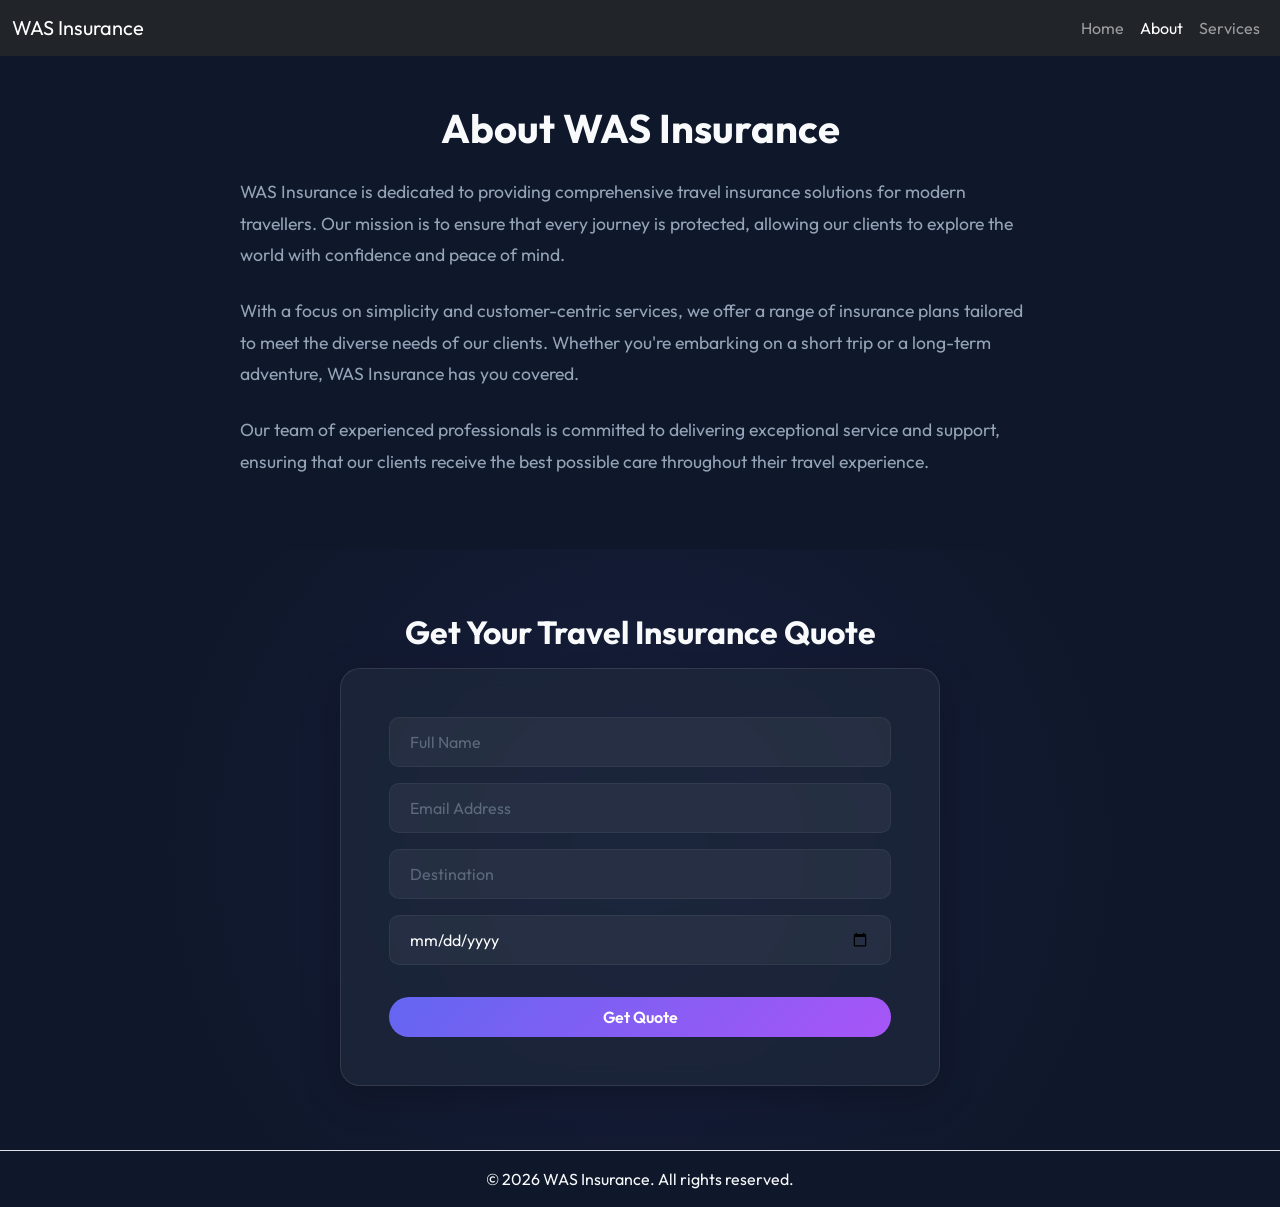
==== page2.html @ 66760161 "feat:frontend assesment" ====
<!DOCTYPE html>
<html lang="en">
<head>
    <meta charset="UTF-8">
    <meta name="viewport" content="width=device-width, initial-scale=1.0">
    <meta name="description" content="Learn more about WAS Insurance, our mission, and our dedication to providing comprehensive travel insurance for modern travellers.">
    <meta name="keywords" content="about was insurance, travel insurance company, insurance mission, traveller protection">
    <title>About - WAS Insurance</title>

    <!-- Bootstrap CSS -->
    <link href="https://cdn.jsdelivr.net/npm/bootstrap@5.3.2/dist/css/bootstrap.min.css" rel="stylesheet">

    <!-- Custom CSS -->
    <link rel="stylesheet" href="css/page2.css" />
</head>
<body>
   <!----Navbar---->
    <nav class = "navbar navbar-expand-lg navbar-dark bg-dark">
        <div class="container-fluid">
            <a class="navbar-brand" href="#">WAS Insurance</a>
            <button class="navbar-toggler" type="button" data-bs-toggle="collapse" data-bs-target="#navbarNav" aria-controls="navbarNav" aria-expanded="false" aria-label="Toggle navigation">
                <span class="navbar-toggler-icon"></span>
            </button>
            <div class="collapse navbar-collapse" id="navbarNav">
                <ul class="navbar-nav ms-auto">
                    <li class="nav-item">
                        <a class="nav-link" href="index.html">Home</a>
                    </li>
                    <li class="nav-item">
                        <a class="nav-link active" aria-current="page" href="page2.html">About</a>
                    </li>
                    <li class="nav-item">
                        <a class="nav-link" href="page3.html">Services</a>
                    </li>
                </ul>
            </div>
        </div>
    </nav>


    <!------About Section------>
    <main>
    <section class="about-section py-5">
        <div class="container">
            <h1 class="fw-bold mb-4 text-center">About WAS Insurance</h1>
            <p class="mb-4 animate-on-scroll">WAS Insurance is dedicated to providing comprehensive travel insurance solutions for modern travellers. Our mission is to ensure that every journey is protected, allowing our clients to explore the world with confidence and peace of mind.</p>
            <p class="mb-4 animate-on-scroll">With a focus on simplicity and customer-centric services, we offer a range of insurance plans tailored to meet the diverse needs of our clients. Whether you're embarking on a short trip or a long-term adventure, WAS Insurance has you covered.</p>
            <p class="mb-4 animate-on-scroll">Our team of experienced professionals is committed to delivering exceptional service and support, ensuring that our clients receive the best possible care throughout their travel experience.</p>
        </div>
    </section>
    </main>



    <!-- Form Section -->
     <section class = "form-section d-flex align-items-center justify-content-center text-center">
        <div class="container">
        <h2 class="fw-bold mb-3">Get Your Travel Insurance Quote</h2>

        <form>
            <div class="mb-3">
                <input type="text" class="form-control" placeholder="Full Name" required>
            </div>
            <div class="mb-3">
                <input type="email" class="form-control" placeholder="Email Address" required>
            </div>
            <div class="mb-3">
                <input type="text" class="form-control" placeholder="Destination" required>
            </div>
            <div class="mb-3">
                <input type="date" class="form-control" placeholder="Travel Dates" required>
            </div>
            <button type="submit" class="btn btn-primary px-4 py-2">Get Quote</button>
        </form>
      </div>
    </section>

    <!-- Footer -->
    <footer class="text-center py-3 border-top">
        <div class="container">
            <p class="mb-0">&copy; 2026 WAS Insurance. All rights reserved.</p>
        </div>
    </footer>

    <!-- Bootstrap JS -->
    <script src="https://cdn.jsdelivr.net/npm/bootstrap@5.3.2/dist/js/bootstrap.bundle.min.js"></script>
    <script src="js/script.js"></script>

</body>
</html>
---- css/page2.css ----
/* Font Import */
@import url('https://fonts.googleapis.com/css2?family=Outfit:wght@300;400;600;700&display=swap');

/* Redefine vars for safety, though they should cascade if imported properly. 
   Ideally, we should rely on styling logic from style.css, but this ensures Page 2 looks good standalone too. */
:root {
  --primary-bg: #0f172a;
  --secondary-bg: #1e293b;
  --accent-color: #6366f1;
  --text-main: #f8fafc;
  --text-muted: #94a3b8;
  --glass-bg: rgba(30, 41, 59, 0.7);
  --glass-border: rgba(255, 255, 255, 0.1);
  --gradient-main: linear-gradient(135deg, #6366f1 0%, #a855f7 100%);
  --input-bg: rgba(255, 255, 255, 0.05);
}

body {
  font-family: 'Outfit', sans-serif;
  background-color: var(--primary-bg);
  color: var(--text-main);
  overflow-x: hidden;
}

/* About Section */
.about-section {
  padding: 5rem 0;
  position: relative;
}

.about-section h2 {
  font-size: 2.5rem;
  margin-bottom: 2rem;
  background: linear-gradient(to right, #fff, #94a3b8);
  -webkit-background-clip: text;
  -webkit-text-fill-color: transparent;
  background-clip: text;
}

.about-section p {
  color: var(--text-muted);
  font-size: 1.1rem;
  line-height: 1.8;
  max-width: 800px;
  margin: 0 auto 1.5rem auto;
}

/* Form Section */
.form-section {
    padding: 4rem 0;
    background: radial-gradient(circle at center, rgba(99, 102, 241, 0.1), transparent 70%);
}

.form-section h2 {
    margin-bottom: 2rem;
}

.form-section form {
    background: var(--glass-bg);
    backdrop-filter: blur(10px);
    border: 1px solid var(--glass-border);
    padding: 3rem;
    border-radius: 20px;
    box-shadow: 0 10px 40px rgba(0,0,0,0.2);
    max-width: 600px;
    margin: 0 auto;
}

/* Form Controls */
.form-control {
    background-color: var(--input-bg);
    border: 1px solid var(--glass-border);
    color: var(--text-main);
    padding: 12px 20px;
    border-radius: 10px;
    margin-bottom: 1rem;
    transition: all 0.3s ease;
}

.form-control:focus {
    background-color: rgba(255, 255, 255, 0.1);
    border-color: var(--accent-color);
    box-shadow: 0 0 0 4px rgba(99, 102, 241, 0.1);
    color: var(--text-main);
    outline: none;
}

.form-control::placeholder {
    color: rgba(148, 163, 184, 0.5);
}

/* Button override */
.btn-primary {
    background: var(--gradient-main);
    border: none;
    padding: 12px 40px;
    border-radius: 50px;
    font-weight: 600;
    margin-top: 1rem;
    width: 100%;
    transition: transform 0.2s;
}

.btn-primary:hover {
    transform: translateY(-2px);
    box-shadow: 0 5px 15px rgba(99, 102, 241, 0.4);
}

footer {
    border-top-color: var(--glass-border) !important;
}

/* Mobile Tweak */
@media (max-width: 768px) {
    .form-section form {
        padding: 2rem 1.5rem;
    }
}
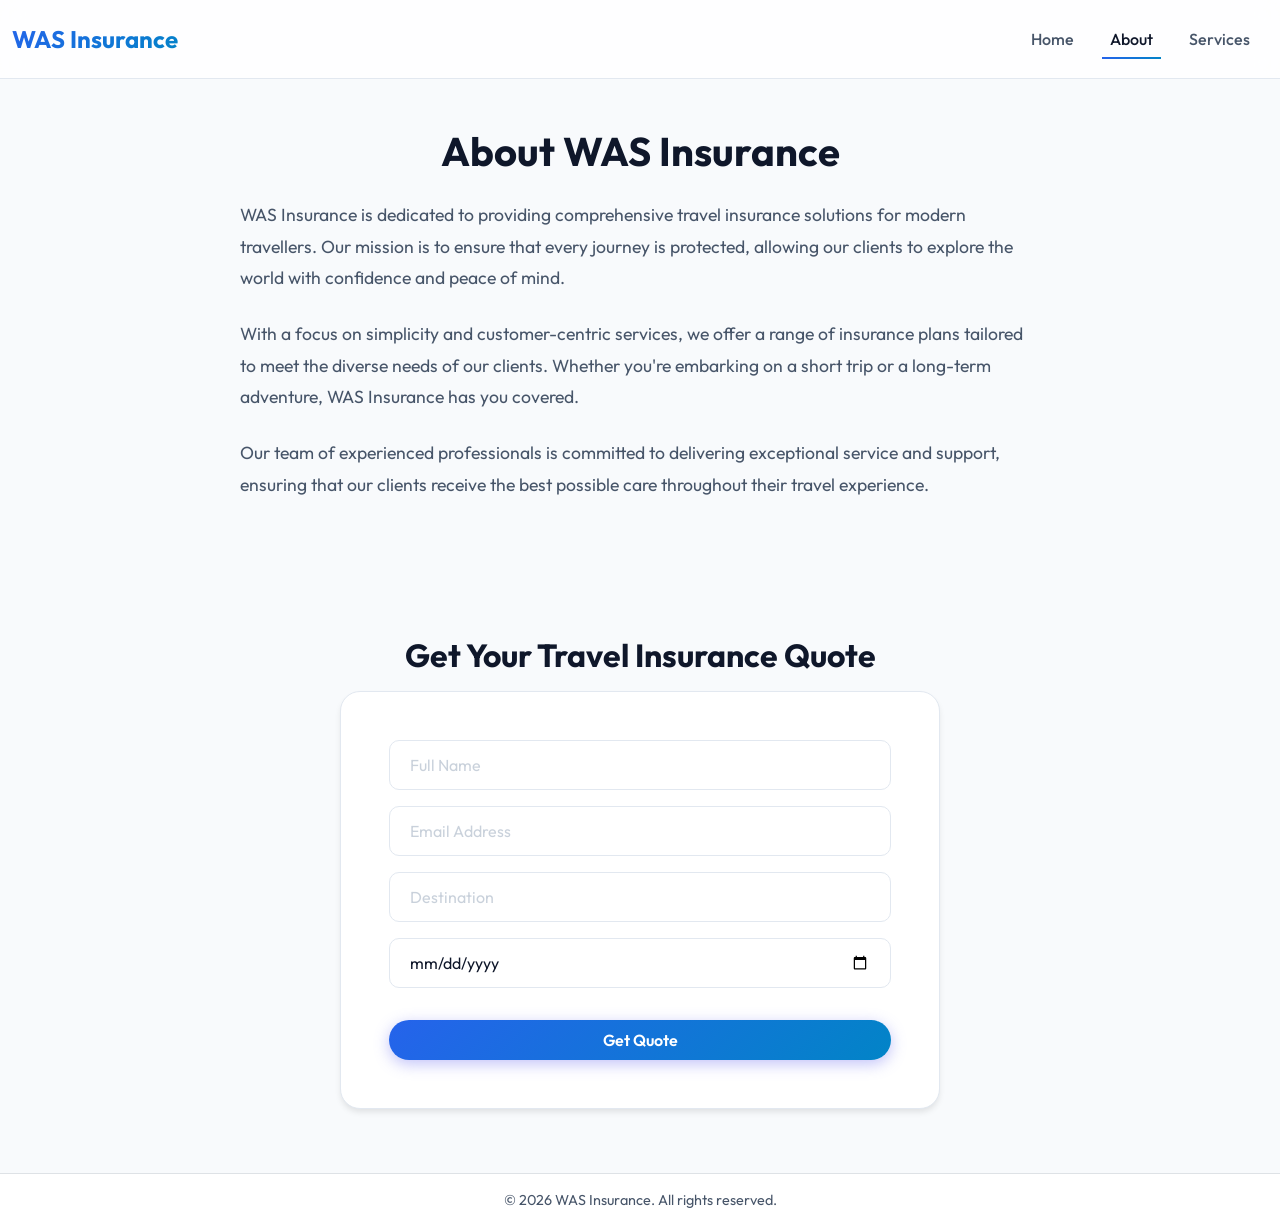
==== commit d6f76167: "feat:new color theme" ====
--- a/page2.html
+++ b/page2.html
@@ -7,15 +7,13 @@
     <meta name="keywords" content="about was insurance, travel insurance company, insurance mission, traveller protection">
     <title>About - WAS Insurance</title>
 
-    <!-- Bootstrap CSS -->
     <link href="https://cdn.jsdelivr.net/npm/bootstrap@5.3.2/dist/css/bootstrap.min.css" rel="stylesheet">
 
-    <!-- Custom CSS -->
+    <link rel="stylesheet" href="css/style.css" />
     <link rel="stylesheet" href="css/page2.css" />
 </head>
 <body>
-   <!----Navbar---->
-    <nav class = "navbar navbar-expand-lg navbar-dark bg-dark">
+    <nav class = "navbar navbar-expand-lg">
         <div class="container-fluid">
             <a class="navbar-brand" href="#">WAS Insurance</a>
             <button class="navbar-toggler" type="button" data-bs-toggle="collapse" data-bs-target="#navbarNav" aria-controls="navbarNav" aria-expanded="false" aria-label="Toggle navigation">
@@ -36,9 +34,6 @@
             </div>
         </div>
     </nav>
-
-
-    <!------About Section------>
     <main>
     <section class="about-section py-5">
         <div class="container">
@@ -49,10 +44,6 @@
         </div>
     </section>
     </main>
-
-
-
-    <!-- Form Section -->
      <section class = "form-section d-flex align-items-center justify-content-center text-center">
         <div class="container">
         <h2 class="fw-bold mb-3">Get Your Travel Insurance Quote</h2>
@@ -74,17 +65,12 @@
         </form>
       </div>
     </section>
-
-    <!-- Footer -->
     <footer class="text-center py-3 border-top">
         <div class="container">
             <p class="mb-0">&copy; 2026 WAS Insurance. All rights reserved.</p>
         </div>
     </footer>
-
-    <!-- Bootstrap JS -->
     <script src="https://cdn.jsdelivr.net/npm/bootstrap@5.3.2/dist/js/bootstrap.bundle.min.js"></script>
     <script src="js/script.js"></script>
-
 </body>
 </html>
--- a/css/style.css
+++ b/css/style.css
@@ -0,0 +1,191 @@
+@import url('https://fonts.googleapis.com/css2?family=Outfit:wght@300;400;600;700&display=swap');
+
+:root {
+  --primary-bg: #f8fafc;
+  --secondary-bg: #ffffff;
+  --accent-color: #2563eb;
+  --accent-glow: #60a5fa;
+  --text-main: #0f172a;
+  --text-muted: #475569;
+  --glass-bg: rgba(255, 255, 255, 0.9);
+  --glass-border: rgba(226, 232, 240, 1);
+  --gradient-main: linear-gradient(135deg, #2563eb 0%, #0284c7 100%);
+  --card-shadow: 0 10px 15px -3px rgba(0, 0, 0, 0.1);
+}
+
+body {
+  font-family: 'Outfit', sans-serif;
+  background-color: var(--primary-bg);
+  color: var(--text-main);
+  overflow-x: hidden;
+}
+
+.navbar {
+  background-color: rgba(255, 255, 255, 0.8) !important;
+  backdrop-filter: blur(12px);
+  -webkit-backdrop-filter: blur(12px);
+  border-bottom: 1px solid var(--glass-border);
+  padding: 1rem 0;
+  transition: all 0.3s ease;
+}
+
+.navbar-brand {
+  font-weight: 700;
+  font-size: 1.5rem;
+  background: var(--gradient-main);
+  -webkit-background-clip: text;
+  -webkit-text-fill-color: transparent;
+  background-clip: text;
+}
+
+.navbar-nav .nav-link {
+  color: var(--text-muted) !important;
+  font-weight: 500;
+  margin: 0 10px;
+  transition: color 0.3s ease;
+  position: relative;
+}
+
+.navbar-nav .nav-link.active,
+.navbar-nav .nav-link:hover {
+  color: var(--text-main) !important;
+}
+
+.navbar-nav .nav-link::after {
+  content: '';
+  position: absolute;
+  width: 0;
+  height: 2px;
+  bottom: 0;
+  left: 0;
+  background: var(--gradient-main);
+  transition: width 0.3s ease;
+}
+
+.navbar.navbar-scrolled {
+  background-color: rgba(255, 255, 255, 0.95) !important;
+  box-shadow: 0 4px 20px rgba(0, 0, 0, 0.2);
+  padding: 0.5rem 0;
+}
+
+.navbar-nav .nav-link:hover::after,
+.navbar-nav .nav-link.active::after {
+  width: 100%;
+}
+
+.animate-on-scroll {
+  opacity: 0;
+  transform: translateY(20px);
+  transition: all 0.8s ease-out;
+}
+
+.animate-on-scroll.visible {
+  opacity: 1;
+  transform: translateY(0);
+}
+
+.hero-section {
+  min-height: 85vh;
+  position: relative;
+  background: radial-gradient(circle at top right, rgba(37, 99, 235, 0.05), transparent 40%),
+              radial-gradient(circle at bottom left, rgba(14, 165, 233, 0.05), transparent 40%);
+  display: flex;
+  align-items: center;
+  text-align: center;
+  overflow: hidden;
+}
+
+.hero-section h1 {
+  font-size: 4rem;
+  font-weight: 700;
+  line-height: 1.1;
+  margin-bottom: 1.5rem;
+  letter-spacing: -0.02em;
+  background: linear-gradient(to right, #1e293b, #475569);
+  -webkit-background-clip: text;
+  -webkit-text-fill-color: transparent;
+  background-clip: text;
+  animation: fadeUp 0.8s ease-out forwards;
+}
+
+.hero-section p {
+  color: var(--text-muted);
+  font-size: 1.25rem;
+  max-width: 600px;
+  margin: 0 auto 2rem auto;
+  animation: fadeUp 0.8s ease-out 0.2s forwards;
+  opacity: 0;
+}
+
+.btn-primary {
+  background: var(--gradient-main);
+  border: none;
+  padding: 12px 32px;
+  font-weight: 600;
+  border-radius: 50px;
+  position: relative;
+  z-index: 1;
+  overflow: hidden;
+  transition: all 0.3s ease;
+  box-shadow: 0 4px 15px rgba(99, 102, 241, 0.4);
+  animation: fadeUp 0.8s ease-out 0.4s forwards;
+  opacity: 0;
+}
+
+.btn-primary:hover {
+  transform: translateY(-2px);
+  box-shadow: 0 8px 25px rgba(99, 102, 241, 0.5);
+}
+
+footer {
+  background-color: var(--secondary-bg);
+  border-top: 1px solid var(--glass-border) !important;
+  color: var(--text-muted);
+  font-size: 0.9rem;
+}
+
+@keyframes fadeUp {
+  from {
+    opacity: 0;
+    transform: translateY(20px);
+  }
+  to {
+    opacity: 1;
+    transform: translateY(0);
+  }
+}
+
+.hero-image {
+  max-width: 90%;
+  height: auto;
+  filter: drop-shadow(0 20px 40px rgba(0,0,0,0.3));
+  animation: float 6s ease-in-out infinite;
+  border-radius: 20px;
+}
+
+@keyframes float {
+  0% { transform: translateY(0px); }
+  50% { transform: translateY(-20px); }
+  100% { transform: translateY(0px); }
+}
+
+@media (min-width: 992px) {
+  .hero-section p {
+    margin-left: 0;
+    margin-right: 0;
+  }
+}
+
+@media (max-width: 768px) {
+  .hero-section h1 {
+    font-size: 2.5rem;
+  }
+  
+  .navbar-collapse {
+    background: var(--secondary-bg);
+    padding: 1rem;
+    border-radius: 12px;
+    margin-top: 10px;
+    border: 1px solid var(--glass-border);
+  }
+}
--- a/css/page2.css
+++ b/css/page2.css
@@ -1,18 +1,16 @@
-/* Font Import */
 @import url('https://fonts.googleapis.com/css2?family=Outfit:wght@300;400;600;700&display=swap');
 
-/* Redefine vars for safety, though they should cascade if imported properly. 
-   Ideally, we should rely on styling logic from style.css, but this ensures Page 2 looks good standalone too. */
 :root {
-  --primary-bg: #0f172a;
-  --secondary-bg: #1e293b;
-  --accent-color: #6366f1;
-  --text-main: #f8fafc;
-  --text-muted: #94a3b8;
-  --glass-bg: rgba(30, 41, 59, 0.7);
-  --glass-border: rgba(255, 255, 255, 0.1);
-  --gradient-main: linear-gradient(135deg, #6366f1 0%, #a855f7 100%);
-  --input-bg: rgba(255, 255, 255, 0.05);
+  --primary-bg: #f8fafc;
+  --secondary-bg: #ffffff;
+  --accent-color: #2563eb;
+  --accent-glow: #60a5fa;
+  --text-main: #0f172a;
+  --text-muted: #475569;
+  --glass-bg: rgba(255, 255, 255, 0.9);
+  --glass-border: rgba(226, 232, 240, 1);
+  --gradient-main: linear-gradient(135deg, #2563eb 0%, #0284c7 100%);
+  --input-bg: #ffffff;
 }
 
 body {
@@ -22,7 +20,6 @@
   overflow-x: hidden;
 }
 
-/* About Section */
 .about-section {
   padding: 5rem 0;
   position: relative;
@@ -31,7 +28,8 @@
 .about-section h2 {
   font-size: 2.5rem;
   margin-bottom: 2rem;
-  background: linear-gradient(to right, #fff, #94a3b8);
+  margin-bottom: 2rem;
+  background: linear-gradient(to right, #1e293b, #475569);
   -webkit-background-clip: text;
   -webkit-text-fill-color: transparent;
   background-clip: text;
@@ -45,10 +43,9 @@
   margin: 0 auto 1.5rem auto;
 }
 
-/* Form Section */
 .form-section {
     padding: 4rem 0;
-    background: radial-gradient(circle at center, rgba(99, 102, 241, 0.1), transparent 70%);
+    background: transparent;
 }
 
 .form-section h2 {
@@ -56,17 +53,15 @@
 }
 
 .form-section form {
-    background: var(--glass-bg);
-    backdrop-filter: blur(10px);
-    border: 1px solid var(--glass-border);
+    background: #ffffff;
+    border: 1px solid #e2e8f0;
     padding: 3rem;
     border-radius: 20px;
-    box-shadow: 0 10px 40px rgba(0,0,0,0.2);
+    box-shadow: 0 4px 6px -1px rgba(0, 0, 0, 0.1);
     max-width: 600px;
     margin: 0 auto;
 }
 
-/* Form Controls */
 .form-control {
     background-color: var(--input-bg);
     border: 1px solid var(--glass-border);
@@ -78,9 +73,9 @@
 }
 
 .form-control:focus {
-    background-color: rgba(255, 255, 255, 0.1);
+    background-color: #ffffff;
     border-color: var(--accent-color);
-    box-shadow: 0 0 0 4px rgba(99, 102, 241, 0.1);
+    box-shadow: 0 0 0 4px rgba(37, 99, 235, 0.1);
     color: var(--text-main);
     outline: none;
 }
@@ -89,7 +84,6 @@
     color: rgba(148, 163, 184, 0.5);
 }
 
-/* Button override */
 .btn-primary {
     background: var(--gradient-main);
     border: none;
@@ -103,14 +97,13 @@
 
 .btn-primary:hover {
     transform: translateY(-2px);
-    box-shadow: 0 5px 15px rgba(99, 102, 241, 0.4);
+    box-shadow: 0 10px 15px -3px rgba(37, 99, 235, 0.3);
 }
 
 footer {
     border-top-color: var(--glass-border) !important;
 }
 
-/* Mobile Tweak */
 @media (max-width: 768px) {
     .form-section form {
         padding: 2rem 1.5rem;
